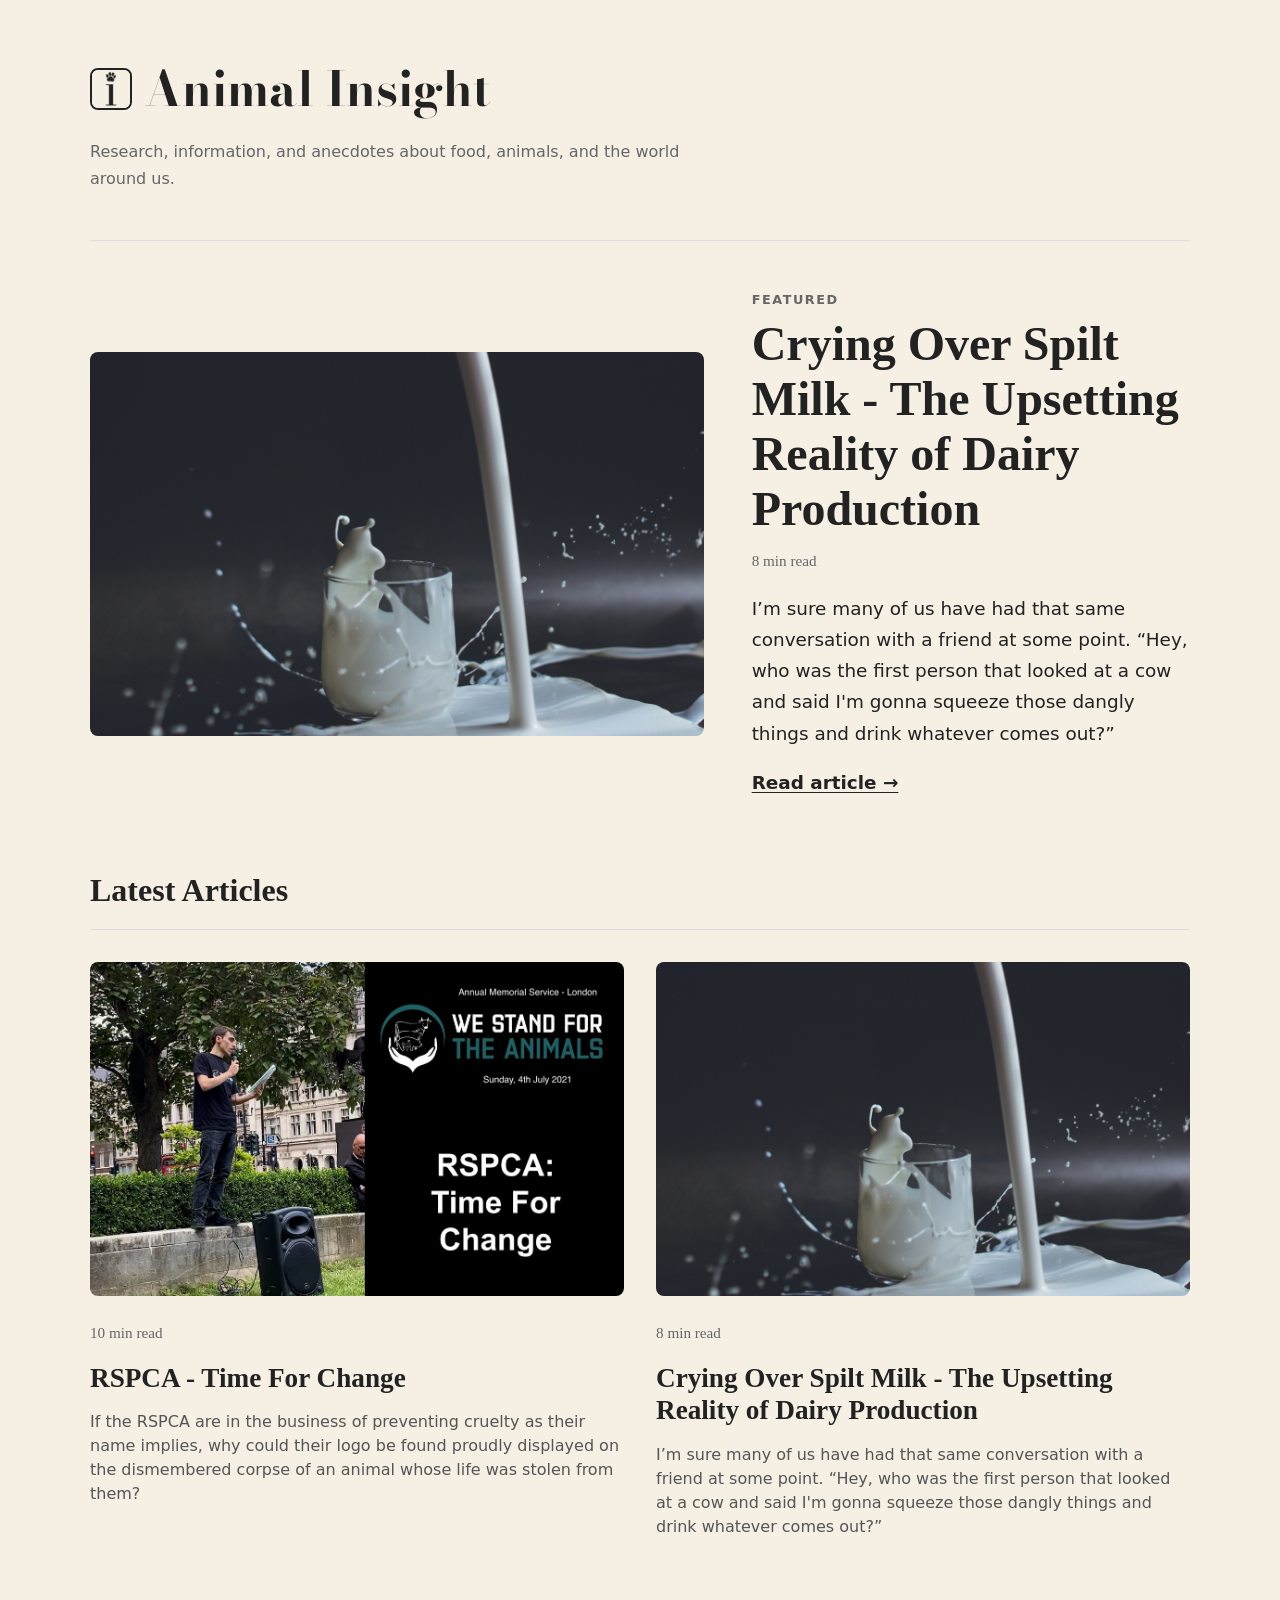
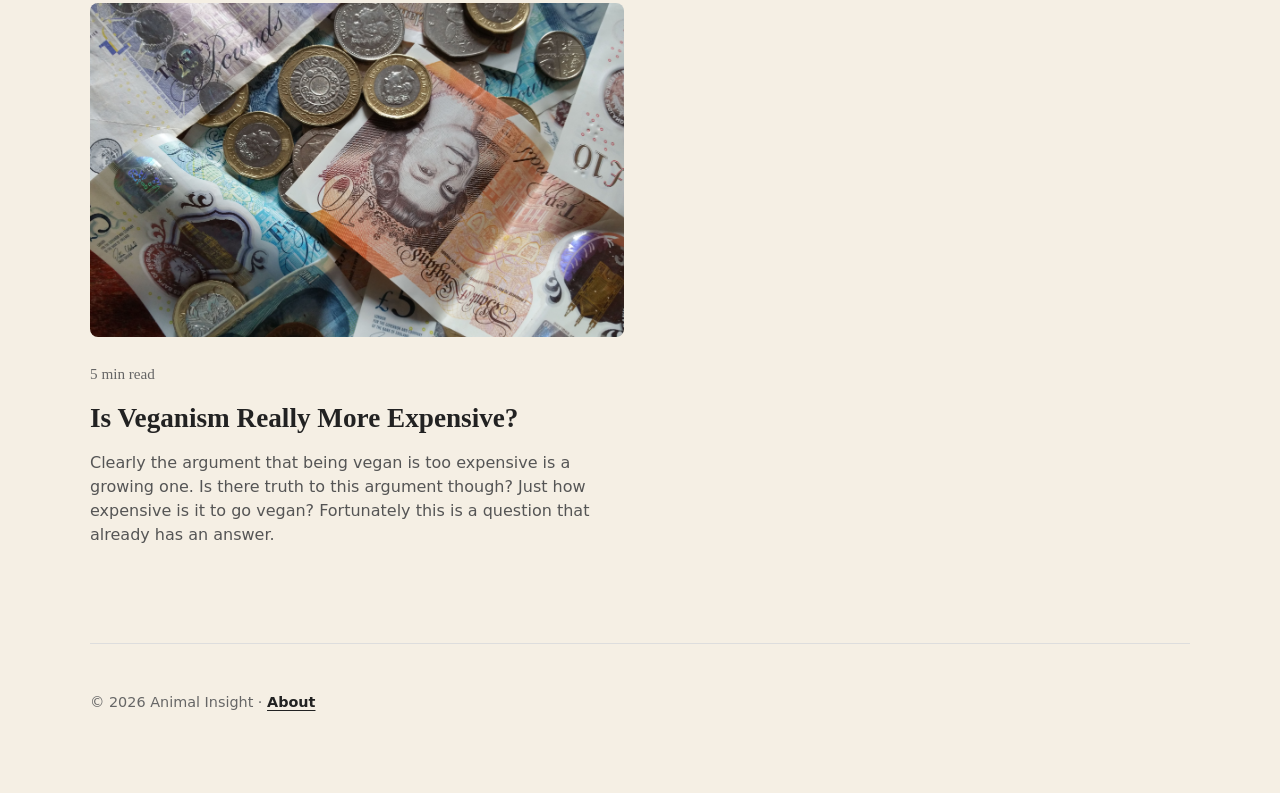
==== index.html @ 48e7ceda "Add files via upload" ====
<!DOCTYPE html>
<html>
<head>
    <meta charset="utf-8">
    <meta name="viewport" content="width=device-width, initial-scale=1.0">
	<meta property="og:title" content="Animal Insight">
    <meta property="og:image" content="https://animalinsight.netlify.app/images/favicon.png">
    <link href="https://fonts.googleapis.com/css2?family=Bodoni+Moda:wght@400;700&display=swap" rel="stylesheet">
    <link rel="stylesheet" href="css/style.css">
    <link rel="icon" href="images/favicon.png" type="image/png">

    <title>Animal Insight - Home</title>
</head>

<body class="home">

<header class="site-header">
    <a class="site-title" href="index.html">
    <img class="site-logo" src="images/favicon.png" alt="Animal Insight favicon">
	Animal Insight</a>

    <p class="site-description">
        Research, information, and anecdotes about food, animals, and the world around us.
    </p>
</header>

<main>

    <section class="featured-article">

        <a href="articles/Crying_Over_Spilt_Milk.html">
            <img
                src="images/Crying_Over_Spilt_Milk/001.jpg"
                alt="Is Veganism Really More Expensive?"
            >
        </a>

        <div class="featured-content">

            <p class="article-label">FEATURED</p>

            <h1>
                <a href="articles/Crying_Over_Spilt_Milk.html">
                    Crying Over Spilt Milk - The Upsetting Reality of Dairy Production
                </a>
            </h1>

            <p class="article-meta">8 min read</p>

            <p>
            I’m sure many of us have had that same conversation with a friend at some point. “Hey, who was the first person that looked at a cow and said I'm gonna squeeze those dangly things and drink whatever comes out?”
            </p>

            <a
                class="read-more"
                href="articles/Crying_Over_Spilt_Milk.html"
            >
                Read article →
            </a>

        </div>

    </section>


    <h2 class="latest-heading">Latest Articles</h2>


    <section class="article-grid">
	
        <article class="article-card">

            <a href="articles/RSPCA_Time_For_Change.html">
                <img
                    src="images/RSPCA_Time_For_Change/001.jpg" style="object-position:100% 50%;"
                >
            </a>

            <div class="article-card-content">

                <p class="article-meta">10 min read</p>

                <h2>
                    <a href="articles/RSPCA_Time_For_Change.html">
                        RSPCA - Time For Change
                    </a>
                </h2>

                <p>
                If the RSPCA are in the business of preventing cruelty as their name implies, why could their logo be found proudly displayed on the dismembered corpse of an animal whose life was stolen from them?
                </p>
				
            </div>

        </article>
	
        <article class="article-card">

            <a href="articles/Crying_Over_Spilt_Milk.html">
                <img
                    src="images/Crying_Over_Spilt_Milk/001.jpg"
                >
            </a>

            <div class="article-card-content">

                <p class="article-meta">8 min read</p>

                <h2>
                    <a href="articles/Crying_Over_Spilt_Milk.html">
                        Crying Over Spilt Milk - The Upsetting Reality of Dairy Production
                    </a>
                </h2>

                <p>
                I’m sure many of us have had that same conversation with a friend at some point. “Hey, who was the first person that looked at a cow and said I'm gonna squeeze those dangly things and drink whatever comes out?”
                </p>
				
            </div>

        </article>
		

        <article class="article-card">

            <a href="articles/Is_Veganism_Really_More_Expensive.html">
                <img
                    src="images/Is_Veganism_Really_More_Expensive/001.jpg"
                >
            </a>

            <div class="article-card-content">

                <p class="article-meta">5 min read</p>

                <h2>
                    <a href="articles/Is_Veganism_Really_More_Expensive.html">
                        Is Veganism Really More Expensive?
                    </a>
                </h2>

                <p>
                Clearly the argument that being vegan is too expensive is a growing one.
				Is there truth to this argument though?
				Just how expensive is it to go vegan? 
				Fortunately this is a question that already has an answer.
                </p>

            </div>

        </article>

    </section>

</main>


<footer class="site-footer">
    <p>© 2026 Animal Insight · <a class="read-more" href="../about.html">About</a></p>
</footer>

</body>
</html>
---- css/style.css ----
body {
    font-family: system-ui, sans-serif;
    max-width: 900px;
    margin: auto;
    padding: 2rem;
    background: #F5EFE4;
    color: #222;
    line-height: 1.7;
    font-size: 1.15rem;
}

h1 {
    font-family: Georgia, serif;
    font-size: clamp(2rem, 6vw, 3rem);
}

.article-header {
  display: block;
  align-items: center;
  gap: 1rem;
  flex-wrap: wrap;
}

.article-header h1 {
  margin: 0;
  flex-basis: 100%;
  display: block;
}

#shareBtn {
    font-family: inherit;
    font-size: 0.7em;
    background: transparent;
    border: 1px solid currentColor;
    border-radius: 20px;
    padding: 6px 18px;
    cursor: pointer;
    margin-left: 1rem;
	margin-top: 0.5rem;
    white-space: nowrap;
	display: block;
}

.article-image {
    display: block;
    width: 100%;
    height: auto;
    object-fit: cover;
    margin: 30px auto;
    border-radius: 8px;
}

.article-figure {
    margin: 30px 0;
}

.article-figure .article-image {
    margin: 0;
}

.article-caption {
    margin-top: 0.5rem;
    color: #666;
    font-size: 0.85rem;
    line-height: 1.4;
    font-style: italic;
}

.read-time {
    font-family: Georgia, serif;
    font-size: 1rem;
    font-weight: normal;
    margin-left: 1rem;
    color: #666;
    white-space: nowrap;
	display: block;
}

@media (max-width: 700px) {
    body {
        padding: 1rem;
        font-size: 1.1rem;
    }
	
    .read-time {
        display: block;
        margin-left: 0;
        margin-top: 0.5rem;
    }
    #shareBtn {
        margin-left: 0;
        display: block;
        margin-top: 0.5rem;
        padding: 6px 14px;		
    }
	.site-logo {
    width: 34px;
    height: 34px;
    }
}

.video-container {
    position: relative;
    width: 100%;
    aspect-ratio: 16 / 9;
    margin: 2rem 0;
}

.video-container iframe {
    position: absolute;
    inset: 0;
    width: 100%;
    height: 100%;
    border: 0;
}

/* =========================
HOMEPAGE
========================= */

.home {
max-width: 1100px;
}

/* Site header */

.site-header {
padding: 1rem 0 3rem;
border-bottom: 1px solid #ddd;
margin-bottom: 3rem;
}

.site-title {
    display: inline-flex;
    align-items: center;
    gap: 0.75rem;
    font-family: "Bodoni Moda", Georgia, serif;
    font-size: clamp(2rem, 5vw, 3rem);
    font-weight: 700;
    color: #222;
    text-decoration: none;
}

.site-logo {
    width: 38px;
    height: 38px;
    display: inline-block;
    object-fit: cover;
    border: 2px solid #222;
    border-radius: 8px;
}

.site-description {
max-width: 650px;
margin: 0.5rem 0 0;
color: #666;
font-size: 1rem;
}

/* Featured article */

.featured-article {
display: grid;
grid-template-columns: 1.4fr 1fr;
gap: 3rem;
align-items: center;
margin-bottom: 4rem;
}

.featured-article img {
display: block;
width: 100%;
aspect-ratio: 16 / 10;
object-fit: cover;
border-radius: 8px;
}

.featured-content h1 {
margin: 0.3rem 0 0.75rem;
font-family: Georgia, serif;
font-size: clamp(2rem, 4vw, 3rem);
line-height: 1.15;
}

.featured-content h1 a {
color: #222;
text-decoration: none;
}

.featured-content h1 a:hover {
text-decoration: underline;
}

.article-label {
margin: 0;
font-size: 0.8rem;
letter-spacing: 0.12em;
color: #666;
font-weight: bold;
}

.article-meta {
margin: 0.5rem 0 1rem;
color: #666;
font-family: Georgia, serif;
font-size: 0.95rem;
}

/* Read more link */

.read-more {
color: #222;
font-weight: bold;
text-decoration: underline;
text-underline-offset: 3px;
}

/* Latest articles */

.latest-heading {
font-family: Georgia, serif;
font-size: 2rem;
border-bottom: 1px solid #ddd;
padding-bottom: 0.75rem;
margin-bottom: 2rem;
}

/* Article cards */

.article-grid {
display: grid;
grid-template-columns: repeat(2, 1fr);
gap: 3rem 2rem;
}

.article-card {
min-width: 0;
}

.article-card > a {
display: block;
}

.article-card img {
display: block;
width: 100%;
aspect-ratio: 16 / 10;
object-fit: cover;
border-radius: 8px;
transition: opacity 0.2s ease;
}

.article-card img:hover {
opacity: 0.85;
}

.article-card-content {
padding-top: 1rem;
}

.article-card-content h2 {
margin: 0;
font-family: Georgia, serif;
font-size: 1.7rem;
line-height: 1.2;
}

.article-card-content h2 a {
color: #222;
text-decoration: none;
}

.article-card-content h2 a:hover {
text-decoration: underline;
}

.article-card-content p:last-child {
color: #555;
font-size: 1rem;
line-height: 1.5;
}

/* Footer */

.site-footer {
margin-top: 5rem;
padding: 2rem 0;
border-top: 1px solid #ddd;
color: #666;
font-size: 0.9rem;
}

@media (max-width: 700px) {

.home {
    padding: 1rem;
}

.site-header {
    padding-bottom: 2rem;
    margin-bottom: 2rem;
}

.featured-article {
    display: block;
    margin-bottom: 3rem;
}

.featured-content {
    padding-top: 1.5rem;
}

.article-grid {
    grid-template-columns: 1fr;
    gap: 2.5rem;
}

}
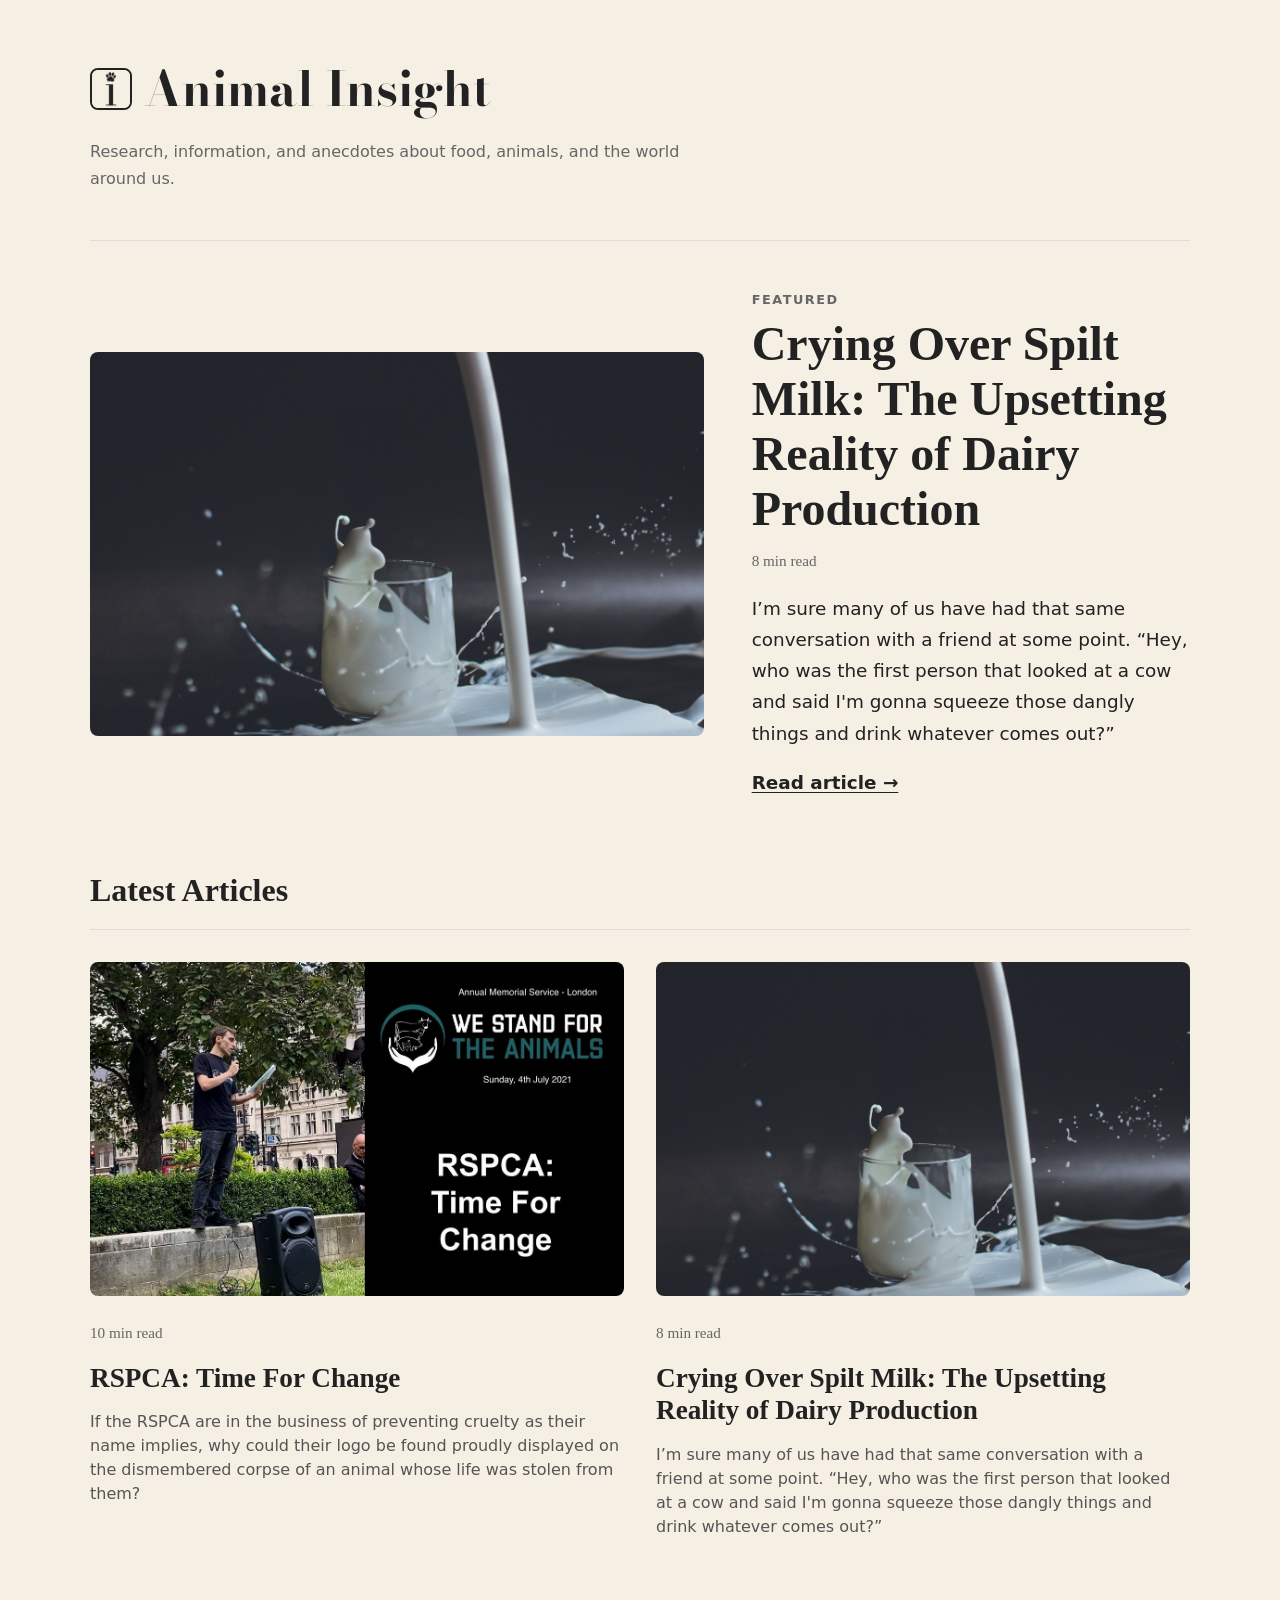
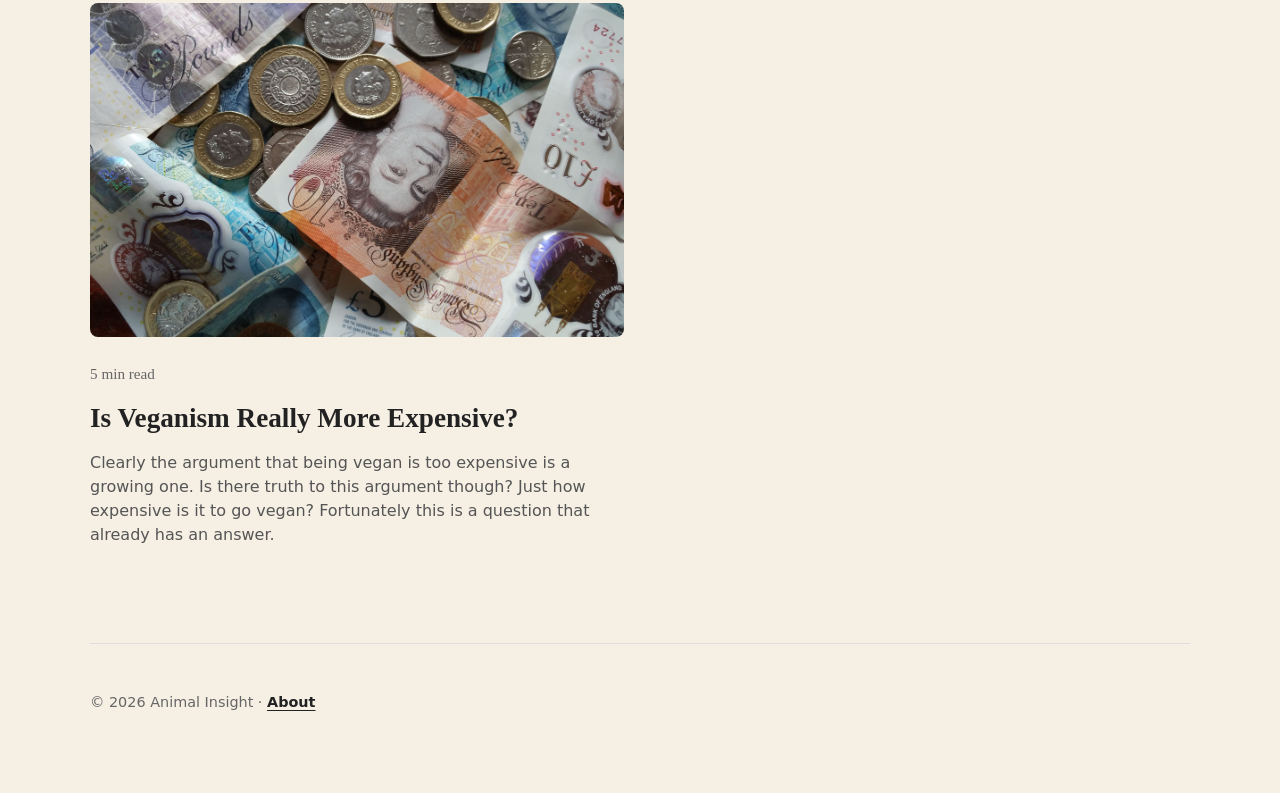
==== commit d3501134: "Add files via upload" ====
--- a/index.html
+++ b/index.html
@@ -1,163 +1,107 @@
 <!DOCTYPE html>
-<html>
+<html lang="en">
+
 <head>
-    <meta charset="utf-8">
-    <meta name="viewport" content="width=device-width, initial-scale=1.0">
-	<meta property="og:title" content="Animal Insight">
-    <meta property="og:image" content="https://animalinsight.netlify.app/images/favicon.png">
-    <link href="https://fonts.googleapis.com/css2?family=Bodoni+Moda:wght@400;700&display=swap" rel="stylesheet">
-    <link rel="stylesheet" href="css/style.css">
-    <link rel="icon" href="images/favicon.png" type="image/png">
+  <meta charset="utf-8">
+  <meta name="viewport" content="width=device-width, initial-scale=1.0">
+  
+  <title>Animal Insight - Home</title>
+  
+  <meta property="og:title" content="Animal Insight">
+  <meta property="og:image" content="https://animalinsight.netlify.app/images/favicon.png">
 
-    <title>Animal Insight - Home</title>
+  <link rel="stylesheet" href="css/style.css">
+  <link rel="icon" href="images/favicon.png" type="image/png">
+  <link href="https://fonts.googleapis.com/css2?family=Bodoni+Moda:wght@400;700&display=swap" rel="stylesheet">
 </head>
 
 <body class="home">
 
-<header class="site-header">
+  <header class="site-header">
     <a class="site-title" href="index.html">
-    <img class="site-logo" src="images/favicon.png" alt="Animal Insight favicon">
-	Animal Insight</a>
+      <img class="site-logo" src="images/favicon.png" alt="Animal Insight favicon">Animal Insight
+	</a>
+    <p class="site-description">
+      Research, information, and anecdotes about food, animals, and the world around us.
+    </p>
+  </header>
 
-    <p class="site-description">
-        Research, information, and anecdotes about food, animals, and the world around us.
-    </p>
-</header>
+  <main>
+    <section class="featured-article">
+      <a href="articles/Crying_Over_Spilt_Milk.html">
+        <img src="images/Crying_Over_Spilt_Milk/001.jpg">
+      </a>
 
-<main>
+      <div class="featured-content">
+        <p class="article-label">FEATURED</p>
 
-    <section class="featured-article">
+        <h1>
+          <a href="articles/Crying_Over_Spilt_Milk.html">
+            Crying Over Spilt Milk: The Upsetting Reality of Dairy Production
+          </a>
+        </h1>
 
-        <a href="articles/Crying_Over_Spilt_Milk.html">
-            <img
-                src="images/Crying_Over_Spilt_Milk/001.jpg"
-                alt="Is Veganism Really More Expensive?"
-            >
-        </a>
+        <p class="article-meta">8 min read</p>
 
-        <div class="featured-content">
+        <p>
+          I’m sure many of us have had that same conversation with a friend at some point. “Hey, who was the first person that looked at a cow and said I'm gonna squeeze those dangly things and drink whatever comes out?”
+        </p>
 
-            <p class="article-label">FEATURED</p>
-
-            <h1>
-                <a href="articles/Crying_Over_Spilt_Milk.html">
-                    Crying Over Spilt Milk - The Upsetting Reality of Dairy Production
-                </a>
-            </h1>
-
-            <p class="article-meta">8 min read</p>
-
-            <p>
-            I’m sure many of us have had that same conversation with a friend at some point. “Hey, who was the first person that looked at a cow and said I'm gonna squeeze those dangly things and drink whatever comes out?”
-            </p>
-
-            <a
-                class="read-more"
-                href="articles/Crying_Over_Spilt_Milk.html"
-            >
-                Read article →
-            </a>
-
-        </div>
-
+        <a class="read-more" href="articles/Crying_Over_Spilt_Milk.html">Read article →</a>
+      </div>
     </section>
-
 
     <h2 class="latest-heading">Latest Articles</h2>
 
+    <section class="article-grid">
+      <article class="article-card">
+        <a href="articles/RSPCA_Time_For_Change.html">
+          <img src="images/RSPCA_Time_For_Change/001.jpg" style="object-position: 100% 50%;">
+        </a>
 
-    <section class="article-grid">
-	
-        <article class="article-card">
+        <div class="article-card-content">
+          <p class="article-meta">10 min read</p>
+          <h2><a href="articles/RSPCA_Time_For_Change.html">RSPCA: Time For Change</a></h2>
+          <p>
+            If the RSPCA are in the business of preventing cruelty as their name implies, why could their logo be found proudly displayed on the dismembered corpse of an animal whose life was stolen from them?
+          </p>    
+        </div>
+      </article>
+    
+      <article class="article-card">
+        <a href="articles/Crying_Over_Spilt_Milk.html">
+          <img src="images/Crying_Over_Spilt_Milk/001.jpg" style="object-position: 100% 50%;">
+        </a>
 
-            <a href="articles/RSPCA_Time_For_Change.html">
-                <img
-                    src="images/RSPCA_Time_For_Change/001.jpg" style="object-position:100% 50%;"
-                >
-            </a>
+        <div class="article-card-content">
+          <p class="article-meta">8 min read</p>
+          <h2><a href="articles/Crying_Over_Spilt_Milk.html">Crying Over Spilt Milk: The Upsetting Reality of Dairy Production</a></h2>
+          <p>
+            I’m sure many of us have had that same conversation with a friend at some point. “Hey, who was the first person that looked at a cow and said I'm gonna squeeze those dangly things and drink whatever comes out?”
+          </p>    
+        </div>
+      </article>
+        
 
-            <div class="article-card-content">
+      <article class="article-card">
+        <a href="articles/Is_Veganism_Really_More_Expensive.html">
+          <img src="images/Is_Veganism_Really_More_Expensive/001.jpg" style="object-position: 100% 50%;">
+        </a>
 
-                <p class="article-meta">10 min read</p>
+        <div class="article-card-content">
+          <p class="article-meta">5 min read</p>
+          <h2><a href="articles/Is_Veganism_Really_More_Expensive.html">Is Veganism Really More Expensive?</a></h2>
+          <p>
+            Clearly the argument that being vegan is too expensive is a growing one. Is there truth to this argument though? Just how expensive is it to go vegan? Fortunately this is a question that already has an answer.
+          </p>    
+        </div>
+      </article>
+    </section>
+  </main>
 
-                <h2>
-                    <a href="articles/RSPCA_Time_For_Change.html">
-                        RSPCA - Time For Change
-                    </a>
-                </h2>
-
-                <p>
-                If the RSPCA are in the business of preventing cruelty as their name implies, why could their logo be found proudly displayed on the dismembered corpse of an animal whose life was stolen from them?
-                </p>
-				
-            </div>
-
-        </article>
-	
-        <article class="article-card">
-
-            <a href="articles/Crying_Over_Spilt_Milk.html">
-                <img
-                    src="images/Crying_Over_Spilt_Milk/001.jpg"
-                >
-            </a>
-
-            <div class="article-card-content">
-
-                <p class="article-meta">8 min read</p>
-
-                <h2>
-                    <a href="articles/Crying_Over_Spilt_Milk.html">
-                        Crying Over Spilt Milk - The Upsetting Reality of Dairy Production
-                    </a>
-                </h2>
-
-                <p>
-                I’m sure many of us have had that same conversation with a friend at some point. “Hey, who was the first person that looked at a cow and said I'm gonna squeeze those dangly things and drink whatever comes out?”
-                </p>
-				
-            </div>
-
-        </article>
-		
-
-        <article class="article-card">
-
-            <a href="articles/Is_Veganism_Really_More_Expensive.html">
-                <img
-                    src="images/Is_Veganism_Really_More_Expensive/001.jpg"
-                >
-            </a>
-
-            <div class="article-card-content">
-
-                <p class="article-meta">5 min read</p>
-
-                <h2>
-                    <a href="articles/Is_Veganism_Really_More_Expensive.html">
-                        Is Veganism Really More Expensive?
-                    </a>
-                </h2>
-
-                <p>
-                Clearly the argument that being vegan is too expensive is a growing one.
-				Is there truth to this argument though?
-				Just how expensive is it to go vegan? 
-				Fortunately this is a question that already has an answer.
-                </p>
-
-            </div>
-
-        </article>
-
-    </section>
-
-</main>
-
-
-<footer class="site-footer">
-    <p>© 2026 Animal Insight · <a class="read-more" href="../about.html">About</a></p>
-</footer>
+  <footer class="site-footer">
+    <p>© 2026 Animal Insight · <a class="read-more" href="about.html">About</a></p>
+  </footer>
 
 </body>
 </html>
--- a/css/style.css
+++ b/css/style.css
@@ -1,318 +1,316 @@
 body {
-    font-family: system-ui, sans-serif;
-    max-width: 900px;
-    margin: auto;
-    padding: 2rem;
-    background: #F5EFE4;
-    color: #222;
-    line-height: 1.7;
-    font-size: 1.15rem;
+  font-family: system-ui, sans-serif;
+  max-width: 1100px;
+  margin: auto;
+  padding: 2rem;
+  background: #F5EFE4;
+  color: #222;
+  line-height: 1.7;
+  font-size: 1.15rem;
 }
 
 h1 {
-    font-family: Georgia, serif;
-    font-size: clamp(2rem, 6vw, 3rem);
+  font-family: Georgia, serif;
+  font-size: clamp(2rem, 6vw, 3rem);
 }
 
 .article-header {
   display: block;
-  align-items: center;
-  gap: 1rem;
-  flex-wrap: wrap;
 }
 
 .article-header h1 {
   margin: 0;
-  flex-basis: 100%;
-  display: block;
 }
 
 #shareBtn {
-    font-family: inherit;
-    font-size: 0.7em;
-    background: transparent;
-    border: 1px solid currentColor;
-    border-radius: 20px;
-    padding: 6px 18px;
-    cursor: pointer;
-    margin-left: 1rem;
-	margin-top: 0.5rem;
-    white-space: nowrap;
-	display: block;
+  font-family: inherit;
+  font-size: 0.7em;
+  background: transparent;
+  border: 1px solid currentColor;
+  border-radius: 20px;
+  padding: 6px 18px;
+  cursor: pointer;
+  margin-left: 1rem;
+  margin-top: 0.5rem;
+  white-space: nowrap;
+  display: block;
 }
 
 .article-image {
+  display: block;
+  width: 100%;
+  max-width: 700px;
+  height: auto;
+  object-fit: cover;
+  margin: 30px auto;
+  border-radius: 8px;
+}
+
+.article-figure {
+  margin: 30px 0;
+}
+
+.article-figure .article-image {
+  margin: 0 auto;
+}
+
+.article-caption {
+  margin-top: 0.5rem;
+  color: #666;
+  font-size: 0.85rem;
+  line-height: 1.4;
+  font-style: italic;
+  text-align: center;
+}
+
+.read-time {
+  font-family: Georgia, serif;
+  font-size: 1rem;
+  font-weight: normal;
+  margin-left: 1rem;
+  color: #666;
+  white-space: nowrap;
+  display: block;
+}
+
+.video-container {
+  position: relative;
+  width: 100%;
+  max-width: 700px;
+  aspect-ratio: 16 / 9;
+  margin: 2rem auto;
+}
+
+.video-container iframe {
+  position: absolute;
+  inset: 0;
+  width: 100%;
+  height: 100%;
+  border: 0;
+}
+
+/* =========================
+   HOMEPAGE
+   ========================= */
+
+.home {
+  max-width: 1100px;
+}
+
+/* Site header */
+
+.site-header {
+  padding: 1rem 0 3rem;
+  border-bottom: 1px solid #ddd;
+  margin-bottom: 3rem;
+}
+
+.site-title {
+  display: inline-flex;
+  align-items: center;
+  gap: 0.75rem;
+  font-family: "Bodoni Moda", Georgia, serif;
+  font-size: clamp(2rem, 5vw, 3rem);
+  font-weight: 700;
+  color: #222;
+  text-decoration: none;
+}
+
+.site-logo {
+  width: 38px;
+  height: 38px;
+  display: inline-block;
+  object-fit: cover;
+  border: 2px solid #222;
+  border-radius: 8px;
+}
+
+.site-description {
+  max-width: 650px;
+  margin: 0.5rem 0 0;
+  color: #666;
+  font-size: 1rem;
+}
+
+/* Featured article */
+
+.featured-article {
+  display: grid;
+  grid-template-columns: 1.4fr 1fr;
+  gap: 3rem;
+  align-items: center;
+  margin-bottom: 4rem;
+}
+
+.featured-article img {
+  display: block;
+  width: 100%;
+  aspect-ratio: 16 / 10;
+  object-fit: cover;
+  border-radius: 8px;
+}
+
+.featured-content h1 {
+  margin: 0.3rem 0 0.75rem;
+  font-family: Georgia, serif;
+  font-size: clamp(2rem, 4vw, 3rem);
+  line-height: 1.15;
+}
+
+.featured-content h1 a {
+  color: #222;
+  text-decoration: none;
+}
+
+.featured-content h1 a:hover {
+  text-decoration: underline;
+}
+
+.article-label {
+  margin: 0;
+  font-size: 0.8rem;
+  letter-spacing: 0.12em;
+  color: #666;
+  font-weight: bold;
+}
+
+.article-meta {
+  margin: 0.5rem 0 1rem;
+  color: #666;
+  font-family: Georgia, serif;
+  font-size: 0.95rem;
+}
+
+/* Read more link */
+
+.read-more {
+  color: #222;
+  font-weight: bold;
+  text-decoration: underline;
+  text-underline-offset: 3px;
+}
+
+/* Latest articles */
+
+.latest-heading {
+  font-family: Georgia, serif;
+  font-size: 2rem;
+  border-bottom: 1px solid #ddd;
+  padding-bottom: 0.75rem;
+  margin-bottom: 2rem;
+}
+
+/* Article cards */
+
+.article-grid {
+  display: grid;
+  grid-template-columns: repeat(2, 1fr);
+  gap: 3rem 2rem;
+}
+
+.article-card {
+  min-width: 0;
+}
+
+.article-card > a {
+  display: block;
+}
+
+.article-card img {
+  display: block;
+  width: 100%;
+  aspect-ratio: 16 / 10;
+  object-fit: cover;
+  border-radius: 8px;
+  transition: opacity 0.2s ease;
+}
+
+.article-card img:hover {
+  opacity: 0.85;
+}
+
+.article-card-content {
+  padding-top: 1rem;
+}
+
+.article-card-content h2 {
+  margin: 0;
+  font-family: Georgia, serif;
+  font-size: 1.7rem;
+  line-height: 1.2;
+}
+
+.article-card-content h2 a {
+  color: #222;
+  text-decoration: none;
+}
+
+.article-card-content h2 a:hover {
+  text-decoration: underline;
+}
+
+.article-card-content p:last-child {
+  color: #555;
+  font-size: 1rem;
+  line-height: 1.5;
+}
+
+/* Footer */
+
+.site-footer {
+  margin-top: 5rem;
+  padding: 2rem 0;
+  border-top: 1px solid #ddd;
+  color: #666;
+  font-size: 0.9rem;
+}
+
+/* Mobile */
+
+@media (max-width: 700px) {
+  body {
+    padding: 1rem;
+    font-size: 1.1rem;
+  }
+
+  .read-time {
     display: block;
-    width: 100%;
-    height: auto;
-    object-fit: cover;
-    margin: 30px auto;
-    border-radius: 8px;
-}
-
-.article-figure {
-    margin: 30px 0;
-}
-
-.article-figure .article-image {
-    margin: 0;
-}
-
-.article-caption {
+    margin-left: 0;
     margin-top: 0.5rem;
-    color: #666;
-    font-size: 0.85rem;
-    line-height: 1.4;
-    font-style: italic;
-}
-
-.read-time {
-    font-family: Georgia, serif;
-    font-size: 1rem;
-    font-weight: normal;
-    margin-left: 1rem;
-    color: #666;
-    white-space: nowrap;
-	display: block;
-}
-
-@media (max-width: 700px) {
-    body {
-        padding: 1rem;
-        font-size: 1.1rem;
-    }
-	
-    .read-time {
-        display: block;
-        margin-left: 0;
-        margin-top: 0.5rem;
-    }
-    #shareBtn {
-        margin-left: 0;
-        display: block;
-        margin-top: 0.5rem;
-        padding: 6px 14px;		
-    }
-	.site-logo {
+  }
+
+  #shareBtn {
+    margin-left: 0;
+    display: block;
+    margin-top: 0.5rem;
+    padding: 6px 14px;
+  }
+
+  .site-logo {
     width: 34px;
     height: 34px;
-    }
-}
-
-.video-container {
-    position: relative;
-    width: 100%;
-    aspect-ratio: 16 / 9;
-    margin: 2rem 0;
-}
-
-.video-container iframe {
-    position: absolute;
-    inset: 0;
-    width: 100%;
-    height: 100%;
-    border: 0;
-}
-
-/* =========================
-HOMEPAGE
-========================= */
-
-.home {
-max-width: 1100px;
-}
-
-/* Site header */
-
-.site-header {
-padding: 1rem 0 3rem;
-border-bottom: 1px solid #ddd;
-margin-bottom: 3rem;
-}
-
-.site-title {
-    display: inline-flex;
-    align-items: center;
-    gap: 0.75rem;
-    font-family: "Bodoni Moda", Georgia, serif;
-    font-size: clamp(2rem, 5vw, 3rem);
-    font-weight: 700;
-    color: #222;
-    text-decoration: none;
-}
-
-.site-logo {
-    width: 38px;
-    height: 38px;
-    display: inline-block;
-    object-fit: cover;
-    border: 2px solid #222;
-    border-radius: 8px;
-}
-
-.site-description {
-max-width: 650px;
-margin: 0.5rem 0 0;
-color: #666;
-font-size: 1rem;
-}
-
-/* Featured article */
-
-.featured-article {
-display: grid;
-grid-template-columns: 1.4fr 1fr;
-gap: 3rem;
-align-items: center;
-margin-bottom: 4rem;
-}
-
-.featured-article img {
-display: block;
-width: 100%;
-aspect-ratio: 16 / 10;
-object-fit: cover;
-border-radius: 8px;
-}
-
-.featured-content h1 {
-margin: 0.3rem 0 0.75rem;
-font-family: Georgia, serif;
-font-size: clamp(2rem, 4vw, 3rem);
-line-height: 1.15;
-}
-
-.featured-content h1 a {
-color: #222;
-text-decoration: none;
-}
-
-.featured-content h1 a:hover {
-text-decoration: underline;
-}
-
-.article-label {
-margin: 0;
-font-size: 0.8rem;
-letter-spacing: 0.12em;
-color: #666;
-font-weight: bold;
-}
-
-.article-meta {
-margin: 0.5rem 0 1rem;
-color: #666;
-font-family: Georgia, serif;
-font-size: 0.95rem;
-}
-
-/* Read more link */
-
-.read-more {
-color: #222;
-font-weight: bold;
-text-decoration: underline;
-text-underline-offset: 3px;
-}
-
-/* Latest articles */
-
-.latest-heading {
-font-family: Georgia, serif;
-font-size: 2rem;
-border-bottom: 1px solid #ddd;
-padding-bottom: 0.75rem;
-margin-bottom: 2rem;
-}
-
-/* Article cards */
-
-.article-grid {
-display: grid;
-grid-template-columns: repeat(2, 1fr);
-gap: 3rem 2rem;
-}
-
-.article-card {
-min-width: 0;
-}
-
-.article-card > a {
-display: block;
-}
-
-.article-card img {
-display: block;
-width: 100%;
-aspect-ratio: 16 / 10;
-object-fit: cover;
-border-radius: 8px;
-transition: opacity 0.2s ease;
-}
-
-.article-card img:hover {
-opacity: 0.85;
-}
-
-.article-card-content {
-padding-top: 1rem;
-}
-
-.article-card-content h2 {
-margin: 0;
-font-family: Georgia, serif;
-font-size: 1.7rem;
-line-height: 1.2;
-}
-
-.article-card-content h2 a {
-color: #222;
-text-decoration: none;
-}
-
-.article-card-content h2 a:hover {
-text-decoration: underline;
-}
-
-.article-card-content p:last-child {
-color: #555;
-font-size: 1rem;
-line-height: 1.5;
-}
-
-/* Footer */
-
-.site-footer {
-margin-top: 5rem;
-padding: 2rem 0;
-border-top: 1px solid #ddd;
-color: #666;
-font-size: 0.9rem;
-}
-
-@media (max-width: 700px) {
-
-.home {
+  }
+
+  .home {
     padding: 1rem;
-}
-
-.site-header {
+  }
+
+  .site-header {
     padding-bottom: 2rem;
     margin-bottom: 2rem;
-}
-
-.featured-article {
+  }
+
+  .featured-article {
     display: block;
     margin-bottom: 3rem;
-}
-
-.featured-content {
+  }
+
+  .featured-content {
     padding-top: 1.5rem;
-}
-
-.article-grid {
+  }
+
+  .article-grid {
     grid-template-columns: 1fr;
     gap: 2.5rem;
-}
-
-}
+  }
+}
